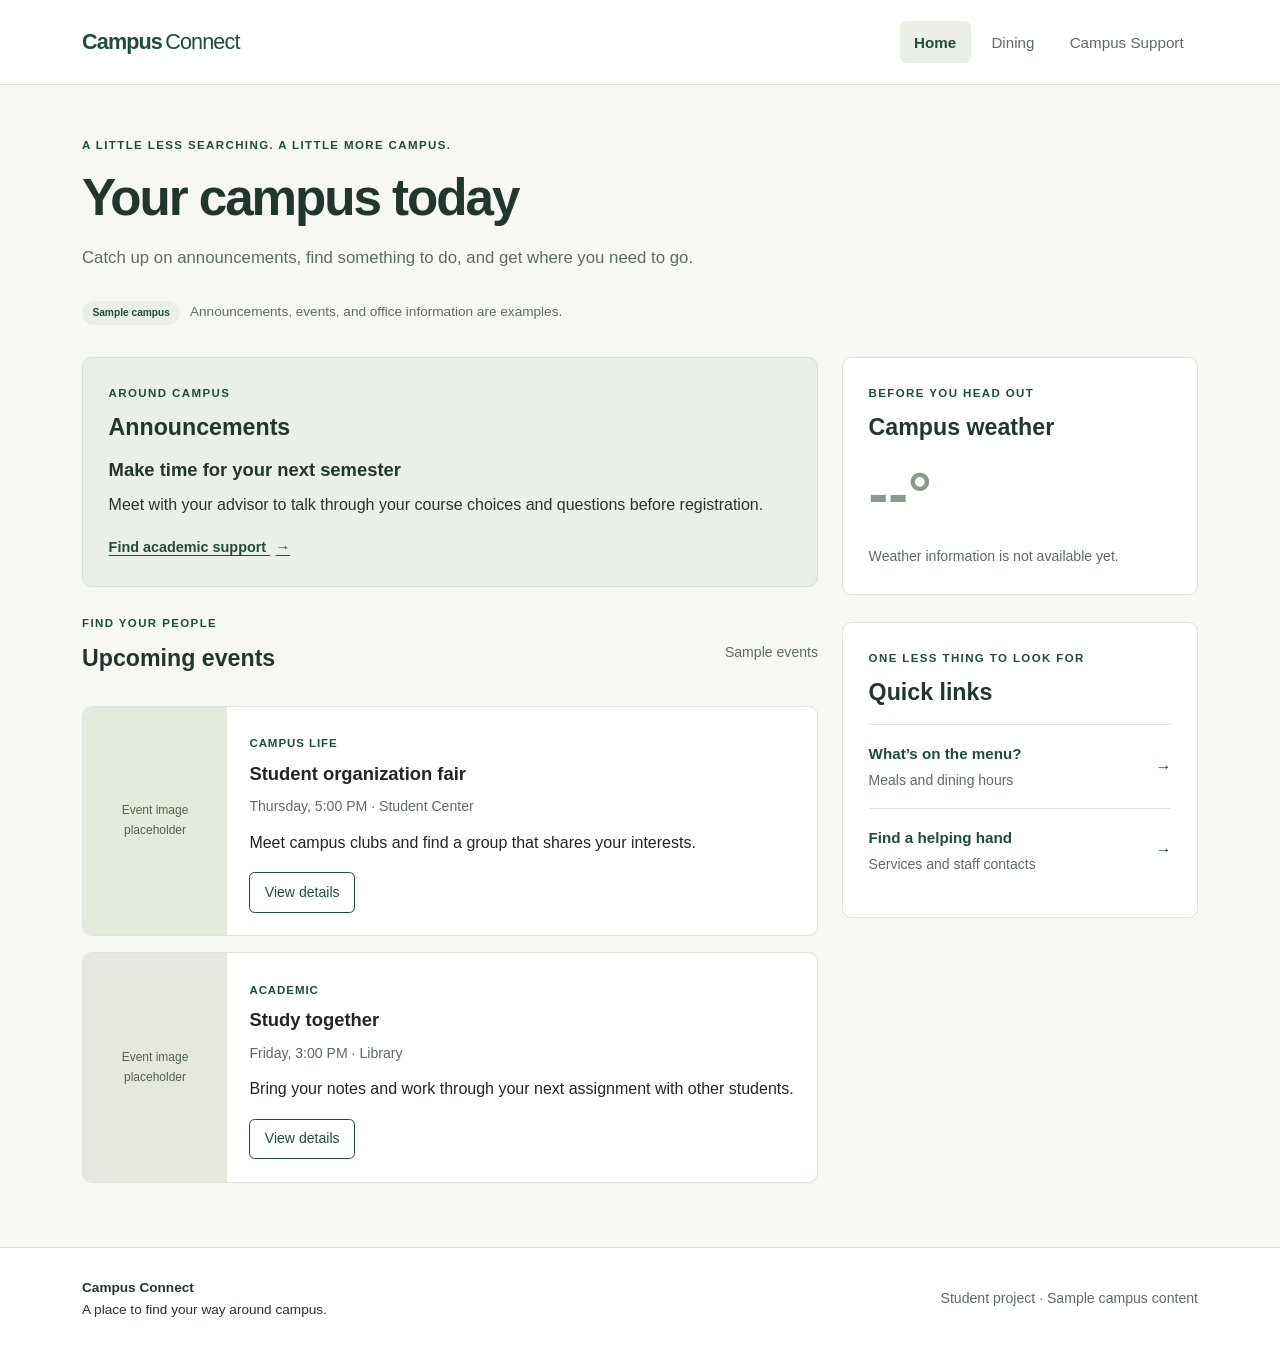
==== index.html @ 2e271356 "Build three-page campus MVP foundation with Bootstrap" ====
<!DOCTYPE html>
<html lang="en">
<head>
  <meta charset="UTF-8">
  <meta name="viewport" content="width=device-width, initial-scale=1.0">
  <meta name="description" content="Find campus announcements, upcoming events, dining information, and student support in one place.">
  <title>Home | Campus Connect</title>
  <link rel="icon" href="data:,">
  <!-- Bootstrap loads first so our stylesheet can customize its defaults. -->
  <link rel="stylesheet" href="css/vendor/bootstrap.min.css">
  <link rel="stylesheet" href="css/style.css">
  <script src="js/script.js" defer></script>
</head>
<body>
  <a class="skip-link" href="#main-content">Skip to main content</a>
  <!-- Keep the same navigation and page names across all three pages. -->
  <header class="site-header">
    <div class="container header-inner">
      <a class="site-brand" href="index.html">Campus<span>Connect</span></a>
      <nav aria-label="Main navigation">
        <ul class="site-nav">
          <li><a href="index.html" aria-current="page">Home</a></li>
          <li><a href="dining.html">Dining</a></li>
          <li><a href="support.html">Campus Support</a></li>
        </ul>
      </nav>
    </div>
  </header>

  <main id="main-content" class="container page-content" tabindex="-1">
    <div class="page-heading">
      <p class="eyebrow">A little less searching. A little more campus.</p>
      <h1>Your campus today</h1>
      <p class="page-intro">Catch up on announcements, find something to do, and get where you need to go.</p>
    </div>
    <p class="sample-notice"><span class="badge rounded-pill sample-badge">Sample campus</span> Announcements, events, and office information are examples.</p>

    <div class="row g-4">
      <div class="col-lg-8">
        <section class="panel announcement-panel" aria-labelledby="announcements-heading">
          <p class="eyebrow">Around campus</p>
          <h2 id="announcements-heading">Announcements</h2>
          <article>
            <h3>Make time for your next semester</h3>
            <p>Meet with your advisor to talk through your course choices and questions before registration.</p>
            <a class="text-link" href="support.html">Find academic support <span aria-hidden="true">&rarr;</span></a>
          </article>
        </section>

        <!-- Example events establish the layout before search and filters are added. -->
        <section class="section-space" aria-labelledby="events-heading">
          <div class="section-heading">
            <div><p class="eyebrow">Find your people</p><h2 id="events-heading">Upcoming events</h2></div>
            <span class="small-note">Sample events</span>
          </div>
          <article class="card event-card">
            <div class="event-image" aria-hidden="true"><span>Event image placeholder</span></div>
            <div class="card-body">
              <span class="category-label">Campus life</span>
              <h3>Student organization fair</h3>
              <p class="event-meta">Thursday, 5:00 PM &middot; Student Center</p>
              <p>Meet campus clubs and find a group that shares your interests.</p>
              <button type="button" class="btn btn-outline-primary" data-details-toggle aria-expanded="false" aria-controls="organization-details">View details</button>
              <div id="organization-details" class="event-details" hidden>
                <p>Stop by the sample club tables, ask questions, and learn how to get involved. No registration is needed for this example event.</p>
              </div>
            </div>
          </article>
          <article class="card event-card">
            <div class="event-image event-image-secondary" aria-hidden="true"><span>Event image placeholder</span></div>
            <div class="card-body">
              <span class="category-label">Academic</span>
              <h3>Study together</h3>
              <p class="event-meta">Friday, 3:00 PM &middot; Library</p>
              <p>Bring your notes and work through your next assignment with other students.</p>
              <button type="button" class="btn btn-outline-primary" data-details-toggle aria-expanded="false" aria-controls="study-details">View details</button>
              <div id="study-details" class="event-details" hidden>
                <p>This example is an informal study session. Bring your own materials and choose a quiet table with your group.</p>
              </div>
            </div>
          </article>
          <noscript><p class="status-note">Turn on JavaScript to expand event details. Event summaries are available above.</p></noscript>
        </section>
      </div>

      <div class="col-lg-4">
        <!-- Weather is a placeholder until the live integration is added. -->
        <section class="panel" aria-labelledby="weather-heading">
          <p class="eyebrow">Before you head out</p>
          <h2 id="weather-heading">Campus weather</h2>
          <div class="weather-placeholder" aria-hidden="true">--&deg;</div>
          <p class="status-note">Weather information is not available yet.</p>
        </section>
        <section class="panel section-space quick-links" aria-labelledby="quick-links-heading">
          <p class="eyebrow">One less thing to look for</p>
          <h2 id="quick-links-heading">Quick links</h2>
          <a class="quick-link" href="dining.html"><span><strong>What’s on the menu?</strong><small>Meals and dining hours</small></span><span aria-hidden="true">&rarr;</span></a>
          <a class="quick-link" href="support.html"><span><strong>Find a helping hand</strong><small>Services and staff contacts</small></span><span aria-hidden="true">&rarr;</span></a>
        </section>
      </div>
    </div>
  </main>

  <footer class="site-footer">
    <div class="container footer-inner"><p><strong>Campus Connect</strong><br>A place to find your way around campus.</p><p class="small-note">Student project &middot; Sample campus content</p></div>
  </footer>
  <script src="js/vendor/bootstrap.bundle.min.js"></script>
</body>
</html>
---- css/style.css ----
/* Shared colors and typography customize the Bootstrap foundation. */
:root {
  --campus-green: #204c3c;
  --campus-green-dark: #16372b;
  --campus-paper: #f7f8f4;
  --campus-ink: #23362d;
  --campus-muted: #5d6b62;
  --campus-line: #dce3dc;
  --campus-tint: #eaf0e8;
}

body {
  margin: 0;
  color: var(--campus-ink);
  background: var(--campus-paper);
  font-family: Arial, Helvetica, sans-serif;
  line-height: 1.65;
}

a { color: var(--campus-green); text-underline-offset: 0.2em; }
a:hover { color: var(--campus-green-dark); }
h1, h2, h3 { line-height: 1.2; }
h1 { font-size: clamp(2rem, 4vw, 3.2rem); font-weight: 700; letter-spacing: -0.04em; }
h2 { font-size: 1.45rem; font-weight: 700; margin-bottom: 1.1rem; }
h3 { font-size: 1.15rem; font-weight: 700; margin-bottom: 0.65rem; }
p:last-child { margin-bottom: 0; }

/* Visible focus and a skip link support keyboard navigation. */
:focus-visible { outline: 3px solid #a45d14; outline-offset: 4px; }
.skip-link { position: absolute; left: 1rem; top: -5rem; z-index: 100; padding: 0.7rem 1rem; background: white; color: var(--campus-green); }
.skip-link:focus { top: 0.5rem; }

.site-header { background: white; border-bottom: 1px solid var(--campus-line); }
.header-inner { display: flex; justify-content: space-between; align-items: center; gap: 1.5rem; padding-top: 1.3rem; padding-bottom: 1.3rem; }
.site-brand { font-size: 1.35rem; font-weight: 700; letter-spacing: -0.04em; text-decoration: none; white-space: nowrap; }
.site-brand span { font-weight: 400; margin-left: 0.2rem; }
.site-nav { display: flex; flex-wrap: wrap; gap: 0.4rem; list-style: none; padding: 0; margin: 0; }
.site-nav a { display: block; padding: 0.55rem 0.9rem; color: var(--campus-muted); border-radius: 0.4rem; text-decoration: none; font-size: 0.95rem; }
.site-nav a:hover { background: var(--campus-paper); color: var(--campus-green); }
.site-nav a[aria-current="page"] { color: var(--campus-green); background: var(--campus-tint); font-weight: 700; }

.page-content { padding-top: 3.2rem; padding-bottom: 4rem; min-height: 70vh; }
.page-heading { max-width: 48rem; margin-bottom: 1.8rem; }
.page-intro { color: var(--campus-muted); font-size: 1.05rem; max-width: 42rem; margin-top: 1rem; }
.eyebrow { font-size: 0.72rem; font-weight: 700; text-transform: uppercase; letter-spacing: 0.12em; color: var(--campus-green); margin-bottom: 0.7rem; }
.sample-notice { display: flex; align-items: baseline; flex-wrap: wrap; gap: 0.6rem; margin-bottom: 2rem; color: var(--campus-muted); font-size: 0.85rem; }
.sample-badge { background: var(--campus-tint); color: var(--campus-green); font-weight: 600; padding: 0.45rem 0.65rem; }
.small-note, .event-meta, .status-note { color: var(--campus-muted); font-size: 0.88rem; }
.section-space { margin-top: 1.7rem; }
.section-heading { display: flex; align-items: center; justify-content: space-between; flex-wrap: wrap; gap: 0.6rem; margin-bottom: 0.4rem; }

/* Panels, event cards, and menus follow the sections in the submitted wireframe. */
.panel { padding: 1.6rem; background: white; border: 1px solid var(--campus-line); border-radius: 0.6rem; }
.announcement-panel { background: var(--campus-tint); border-color: #d7e1d3; }
.text-link { font-size: 0.9rem; font-weight: 700; }
.text-link span { margin-left: 0.35rem; }
.card { border: 1px solid var(--campus-line); border-radius: 0.6rem; overflow: hidden; }
.card-body { padding: 1.4rem; }
.event-card { display: grid; grid-template-columns: 9rem minmax(0, 1fr); margin-top: 1rem; }
.event-image, .menu-image { display: flex; align-items: center; justify-content: center; padding: 1rem; background: #e4eade; color: #52634d; font-size: 0.75rem; text-align: center; }
.event-image-secondary { background: #e6e8df; }
.menu-image { min-height: 9rem; background: #e9e7da; }
.category-label { display: inline-block; color: var(--campus-green); font-size: 0.72rem; font-weight: 700; letter-spacing: 0.08em; text-transform: uppercase; margin-bottom: 0.6rem; }
.event-meta { margin-bottom: 0.7rem; }
.event-details { border-top: 1px solid var(--campus-line); margin-top: 1rem; padding-top: 1rem; font-size: 0.9rem; }
.weather-placeholder { font-size: 3.7rem; line-height: 1.1; font-weight: 700; margin: 1.2rem 0; color: #8b9a8d; }
.quick-link { display: flex; align-items: center; justify-content: space-between; gap: 1rem; text-decoration: none; padding: 1rem 0; border-top: 1px solid var(--campus-line); }
.quick-link:hover strong { text-decoration: underline; }
.quick-link strong, .quick-link small { display: block; }
.quick-link strong { font-size: 0.95rem; }
.quick-link small { color: var(--campus-muted); margin-top: 0.15rem; }
.hours-list div, .office-details div { padding: 0.7rem 0; border-top: 1px solid var(--campus-line); }
.hours-list dt, .office-details dt { font-size: 0.85rem; }
.hours-list dd, .office-details dd { margin-bottom: 0; color: var(--campus-muted); font-size: 0.9rem; }
.service-card + .service-card { margin-top: 1rem; }
.contact-panel { scroll-margin-top: 1.5rem; }
#contact-form { scroll-margin-top: 1.5rem; }
.form-label { font-size: 0.9rem; font-weight: 700; }

/* Both button variants use the same campus palette. */
.btn-primary {
  --bs-btn-bg: var(--campus-green);
  --bs-btn-border-color: var(--campus-green);
  --bs-btn-hover-bg: var(--campus-green-dark);
  --bs-btn-hover-border-color: var(--campus-green-dark);
  --bs-btn-active-bg: var(--campus-green-dark);
  --bs-btn-active-border-color: var(--campus-green-dark);
  --bs-btn-disabled-bg: var(--campus-green);
  --bs-btn-disabled-border-color: var(--campus-green);
}
.btn-outline-primary {
  --bs-btn-color: var(--campus-green);
  --bs-btn-border-color: var(--campus-green);
  --bs-btn-hover-bg: var(--campus-green);
  --bs-btn-hover-border-color: var(--campus-green);
  --bs-btn-active-bg: var(--campus-green-dark);
  --bs-btn-active-border-color: var(--campus-green-dark);
}
.btn { font-size: 0.88rem; padding: 0.55rem 0.9rem; border-radius: 0.35rem; }
.site-footer { border-top: 1px solid var(--campus-line); background: white; padding: 1.8rem 0; font-size: 0.85rem; }
.footer-inner { display: flex; justify-content: space-between; align-items: center; gap: 1rem; }
.footer-inner p { margin: 0; }

/* Bootstrap stacks the page columns; these rules adapt the shared details. */
@media (max-width: 767.98px) {
  .header-inner { flex-direction: column; align-items: flex-start; gap: 0.8rem; }
  .site-nav { gap: 0.15rem; }
  .site-nav a { padding: 0.6rem 0.7rem; }
  .page-content { padding-top: 2rem; }
  .footer-inner { flex-direction: column; align-items: flex-start; }
}
@media (max-width: 479.98px) {
  .event-card { grid-template-columns: minmax(0, 1fr); }
  .event-image { min-height: 6rem; }
  .panel, .card-body { padding: 1.2rem; }
}
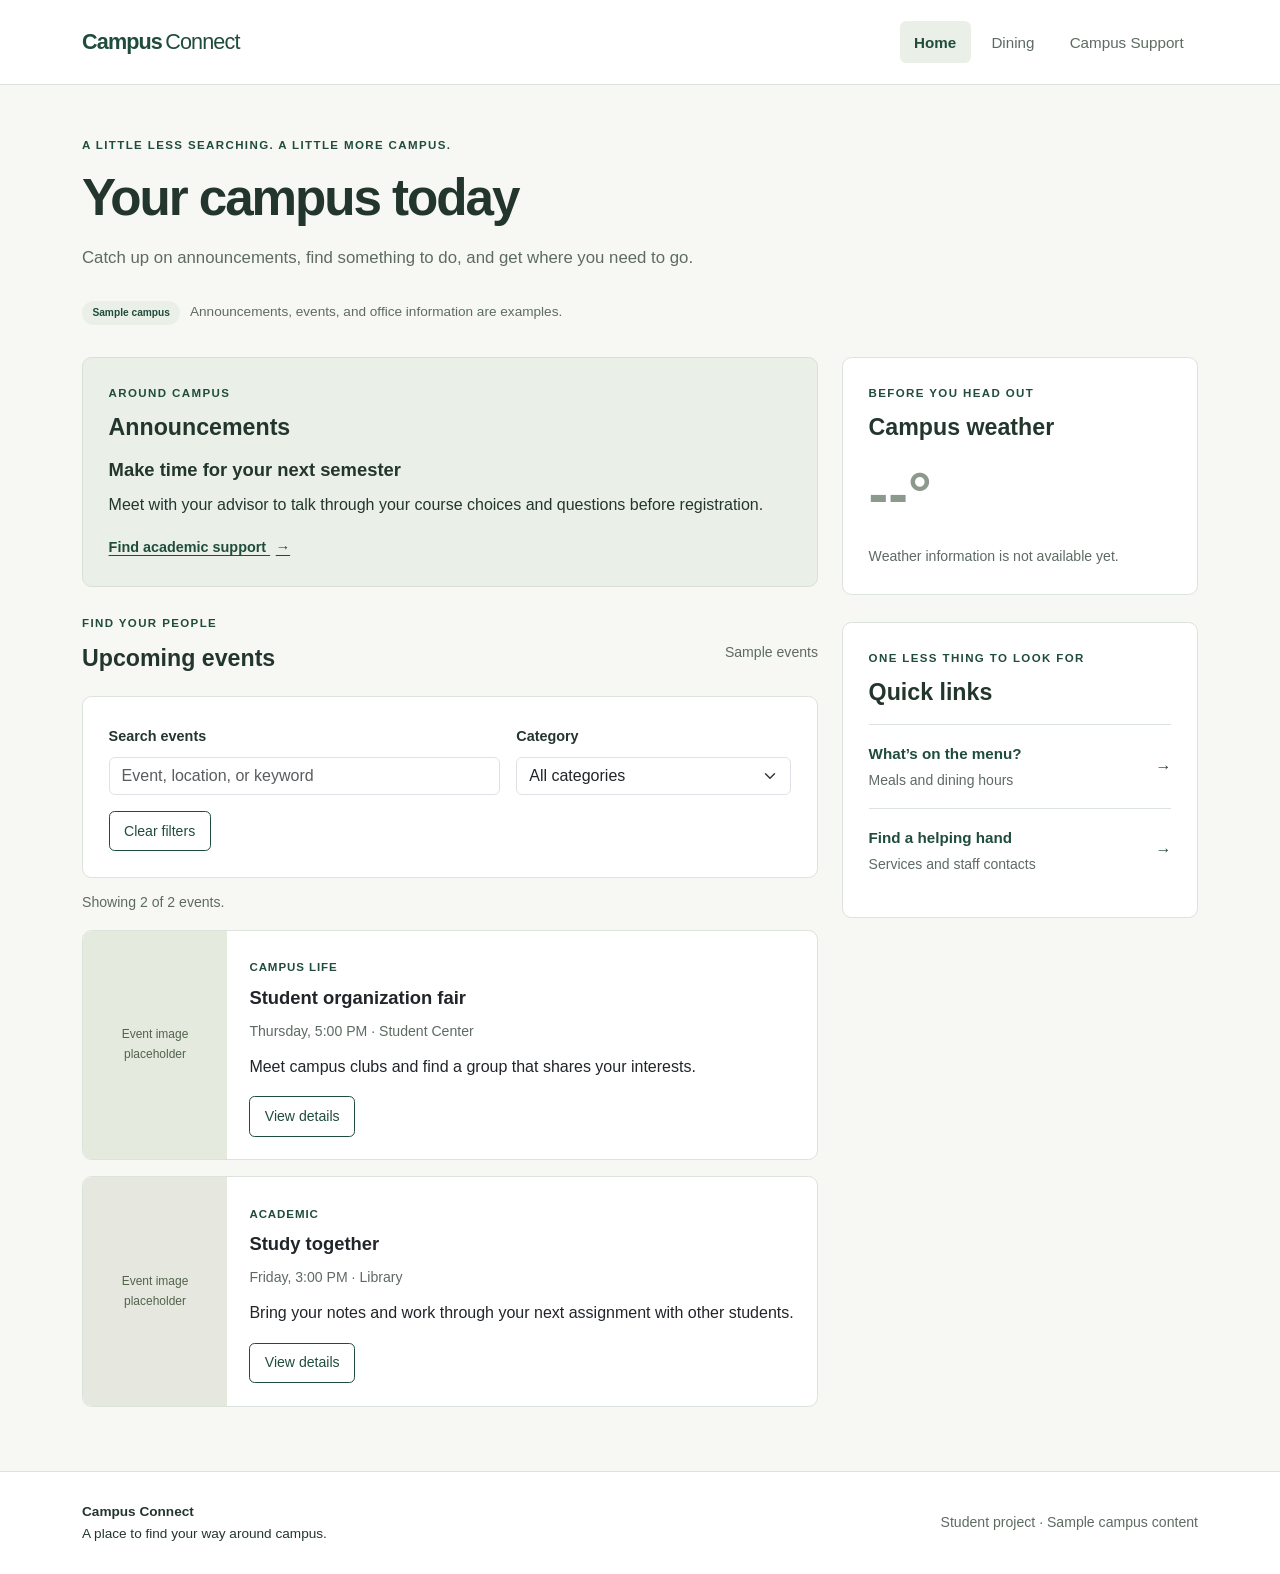
==== commit 72d96e74: "Add event and service search with category filters" ====
--- a/index.html
+++ b/index.html
@@ -47,39 +47,50 @@
           </article>
         </section>
 
-        <!-- Example events establish the layout before search and filters are added. -->
+        <!-- Search and category controls filter these sample events on this page. -->
         <section class="section-space" aria-labelledby="events-heading">
           <div class="section-heading">
             <div><p class="eyebrow">Find your people</p><h2 id="events-heading">Upcoming events</h2></div>
             <span class="small-note">Sample events</span>
           </div>
-          <article class="card event-card">
+          <form id="event-filters" class="panel filter-panel" role="search" aria-label="Filter campus events" hidden>
+            <div class="row g-3 align-items-end">
+              <div class="col-sm-7"><label class="form-label" for="event-search">Search events</label><input id="event-search" class="form-control" type="search" placeholder="Event, location, or keyword" aria-controls="event-results"></div>
+              <div class="col-sm-5"><label class="form-label" for="event-category">Category</label><select id="event-category" class="form-select" aria-controls="event-results"><option value="all">All categories</option><option value="campus-life">Campus life</option><option value="academic">Academic</option></select></div>
+            </div>
+            <button id="event-clear" class="btn btn-outline-primary" type="button">Clear filters</button>
+          </form>
+          <p id="event-status" class="small-note results-status" role="status" aria-live="polite" aria-atomic="true" hidden></p>
+          <div id="event-results">
+          <article class="card event-card" data-category="campus-life">
             <div class="event-image" aria-hidden="true"><span>Event image placeholder</span></div>
             <div class="card-body">
               <span class="category-label">Campus life</span>
               <h3>Student organization fair</h3>
-              <p class="event-meta">Thursday, 5:00 PM &middot; Student Center</p>
-              <p>Meet campus clubs and find a group that shares your interests.</p>
+              <p class="event-meta" data-searchable>Thursday, 5:00 PM &middot; Student Center</p>
+              <p data-searchable>Meet campus clubs and find a group that shares your interests.</p>
               <button type="button" class="btn btn-outline-primary" data-details-toggle aria-expanded="false" aria-controls="organization-details">View details</button>
               <div id="organization-details" class="event-details" hidden>
-                <p>Stop by the sample club tables, ask questions, and learn how to get involved. No registration is needed for this example event.</p>
+                <p data-searchable>Stop by the sample club tables, ask questions, and learn how to get involved. No registration is needed for this example event.</p>
               </div>
             </div>
           </article>
-          <article class="card event-card">
+          <article class="card event-card" data-category="academic">
             <div class="event-image event-image-secondary" aria-hidden="true"><span>Event image placeholder</span></div>
             <div class="card-body">
               <span class="category-label">Academic</span>
               <h3>Study together</h3>
-              <p class="event-meta">Friday, 3:00 PM &middot; Library</p>
-              <p>Bring your notes and work through your next assignment with other students.</p>
+              <p class="event-meta" data-searchable>Friday, 3:00 PM &middot; Library</p>
+              <p data-searchable>Bring your notes and work through your next assignment with other students.</p>
               <button type="button" class="btn btn-outline-primary" data-details-toggle aria-expanded="false" aria-controls="study-details">View details</button>
               <div id="study-details" class="event-details" hidden>
-                <p>This example is an informal study session. Bring your own materials and choose a quiet table with your group.</p>
+                <p data-searchable>This example is an informal study session. Bring your own materials and choose a quiet table with your group.</p>
               </div>
             </div>
           </article>
-          <noscript><p class="status-note">Turn on JavaScript to expand event details. Event summaries are available above.</p></noscript>
+          </div>
+          <p id="event-empty" class="panel status-note empty-results" hidden>No events match your filters. Try another search or choose Clear filters.</p>
+          <noscript><p class="status-note">All event summaries are shown. Turn on JavaScript to filter events and expand their details.</p></noscript>
         </section>
       </div>
 
--- a/css/style.css
+++ b/css/style.css
@@ -24,6 +24,8 @@
 h2 { font-size: 1.45rem; font-weight: 700; margin-bottom: 1.1rem; }
 h3 { font-size: 1.15rem; font-weight: 700; margin-bottom: 0.65rem; }
 p:last-child { margin-bottom: 0; }
+/* Card display rules must not override the hidden state used by filters. */
+[hidden] { display: none !important; }
 
 /* Visible focus and a skip link support keyboard navigation. */
 :focus-visible { outline: 3px solid #a45d14; outline-offset: 4px; }
@@ -76,6 +78,10 @@
 .contact-panel { scroll-margin-top: 1.5rem; }
 #contact-form { scroll-margin-top: 1.5rem; }
 .form-label { font-size: 0.9rem; font-weight: 700; }
+.filter-panel { margin-bottom: 0.8rem; }
+.filter-panel > .btn { margin-top: 1rem; }
+.results-status { margin-bottom: 1rem; }
+.empty-results { margin-top: 1rem; }
 
 /* Both button variants use the same campus palette. */
 .btn-primary {
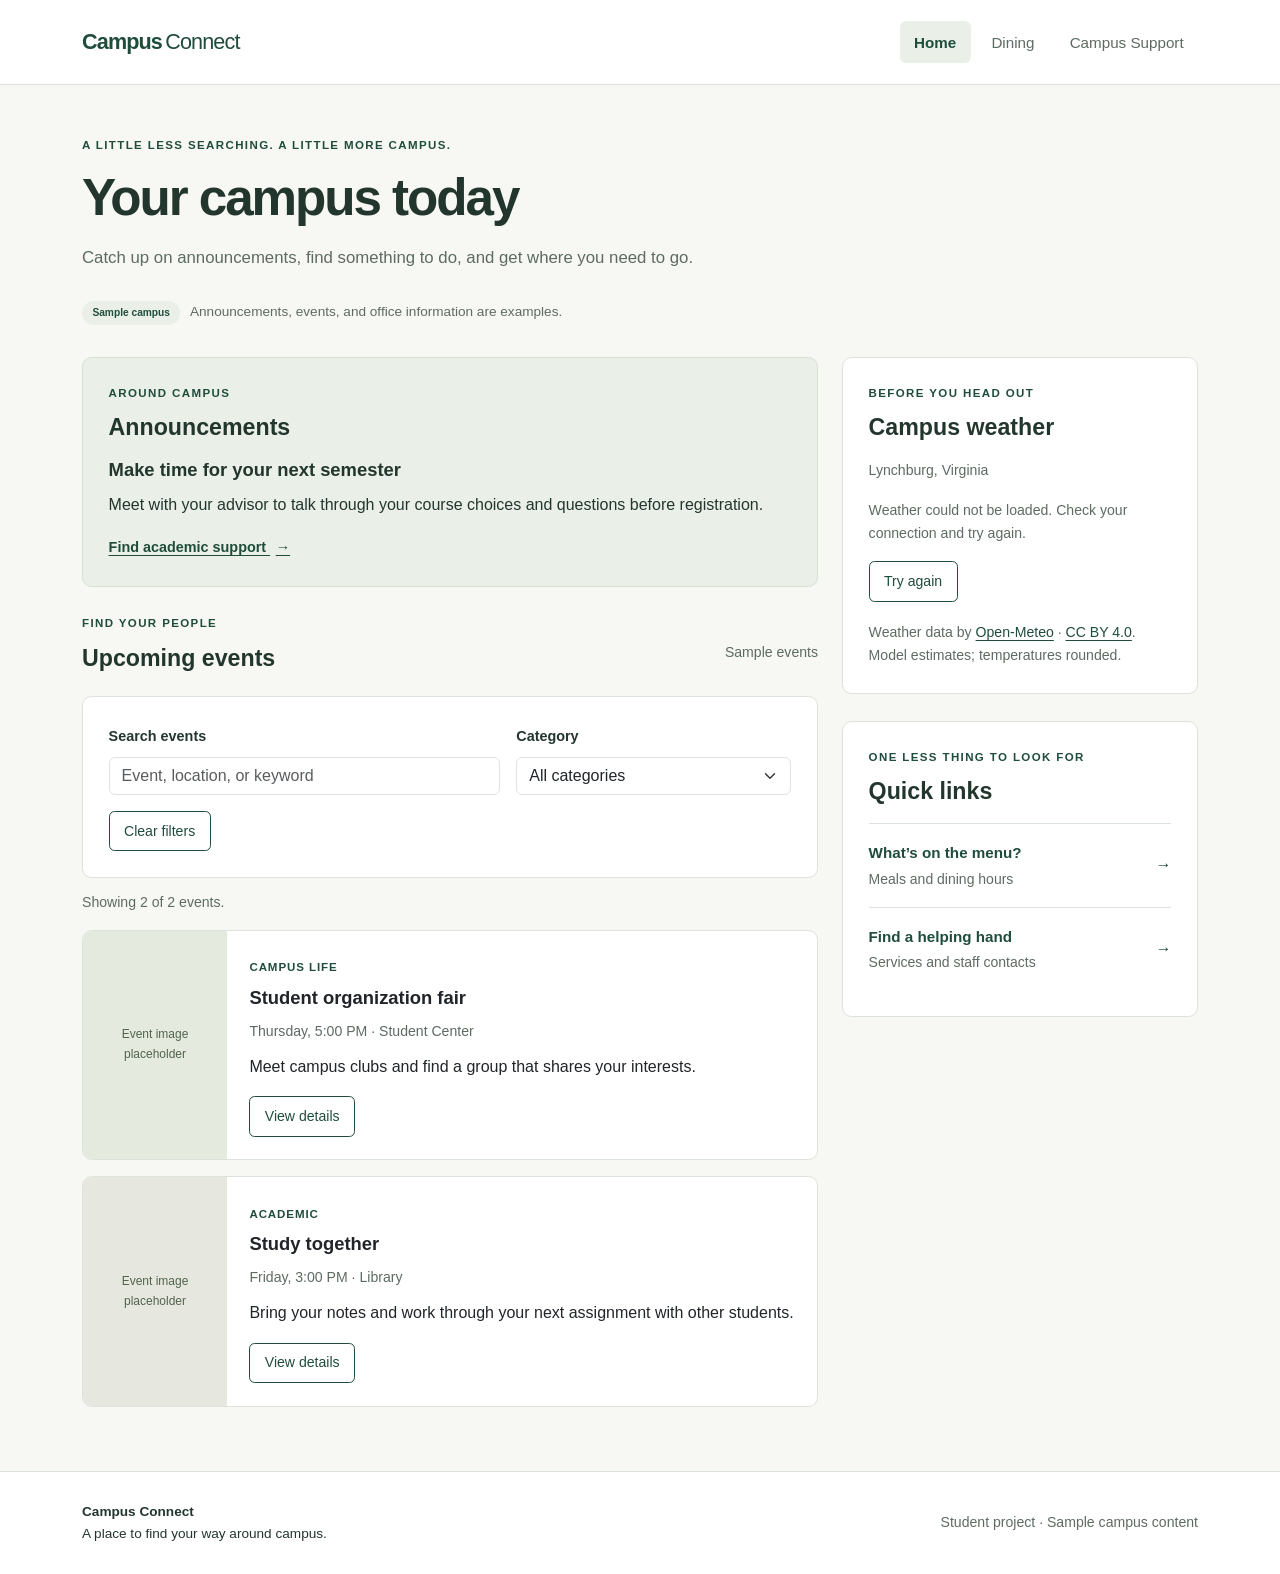
==== commit 6e933b87: "Add Lynchburg weather integration with loading and retry states" ====
--- a/index.html
+++ b/index.html
@@ -10,6 +10,7 @@
   <link rel="stylesheet" href="css/vendor/bootstrap.min.css">
   <link rel="stylesheet" href="css/style.css">
   <script src="js/script.js" defer></script>
+  <script src="js/weather.js" defer></script>
 </head>
 <body>
   <a class="skip-link" href="#main-content">Skip to main content</a>
@@ -95,12 +96,21 @@
       </div>
 
       <div class="col-lg-4">
-        <!-- Weather is a placeholder until the live integration is added. -->
-        <section class="panel" aria-labelledby="weather-heading">
+        <!-- Live model-based weather is separate from the sample campus content. -->
+        <section id="weather-panel" class="panel" aria-labelledby="weather-heading">
           <p class="eyebrow">Before you head out</p>
           <h2 id="weather-heading">Campus weather</h2>
-          <div class="weather-placeholder" aria-hidden="true">--&deg;</div>
-          <p class="status-note">Weather information is not available yet.</p>
+          <p class="small-note">Lynchburg, Virginia</p>
+          <div id="weather-details" hidden>
+            <p id="weather-temperature" class="weather-temperature"></p>
+            <p id="weather-condition"></p>
+            <p id="weather-feels" class="small-note"></p>
+            <p id="weather-wind" class="small-note"></p>
+            <p class="small-note">Conditions for <time id="weather-time"></time></p>
+          </div>
+          <p id="weather-status" class="status-note" role="status" aria-live="polite" aria-atomic="true">Turn on JavaScript to load weather.</p>
+          <button id="weather-refresh" class="btn btn-outline-primary" type="button" hidden>Refresh weather</button>
+          <p class="small-note weather-credit">Weather data by <a href="https://open-meteo.com/">Open-Meteo</a> &middot; <a href="https://creativecommons.org/licenses/by/4.0/">CC BY 4.0</a>.<br>Model estimates; temperatures rounded.</p>
         </section>
         <section class="panel section-space quick-links" aria-labelledby="quick-links-heading">
           <p class="eyebrow">One less thing to look for</p>
--- a/css/style.css
+++ b/css/style.css
@@ -65,7 +65,8 @@
 .category-label { display: inline-block; color: var(--campus-green); font-size: 0.72rem; font-weight: 700; letter-spacing: 0.08em; text-transform: uppercase; margin-bottom: 0.6rem; }
 .event-meta { margin-bottom: 0.7rem; }
 .event-details { border-top: 1px solid var(--campus-line); margin-top: 1rem; padding-top: 1rem; font-size: 0.9rem; }
-.weather-placeholder { font-size: 3.7rem; line-height: 1.1; font-weight: 700; margin: 1.2rem 0; color: #8b9a8d; }
+.weather-temperature { font-size: 3.7rem; line-height: 1.1; font-weight: 700; margin: 1.2rem 0; }
+.weather-credit { margin-top: 1.2rem; }
 .quick-link { display: flex; align-items: center; justify-content: space-between; gap: 1rem; text-decoration: none; padding: 1rem 0; border-top: 1px solid var(--campus-line); }
 .quick-link:hover strong { text-decoration: underline; }
 .quick-link strong, .quick-link small { display: block; }
@@ -82,6 +83,7 @@
 .filter-panel > .btn { margin-top: 1rem; }
 .results-status { margin-bottom: 1rem; }
 .empty-results { margin-top: 1rem; }
+.menu-help { margin-top: 1rem; margin-bottom: 0; }
 
 /* Both button variants use the same campus palette. */
 .btn-primary {
